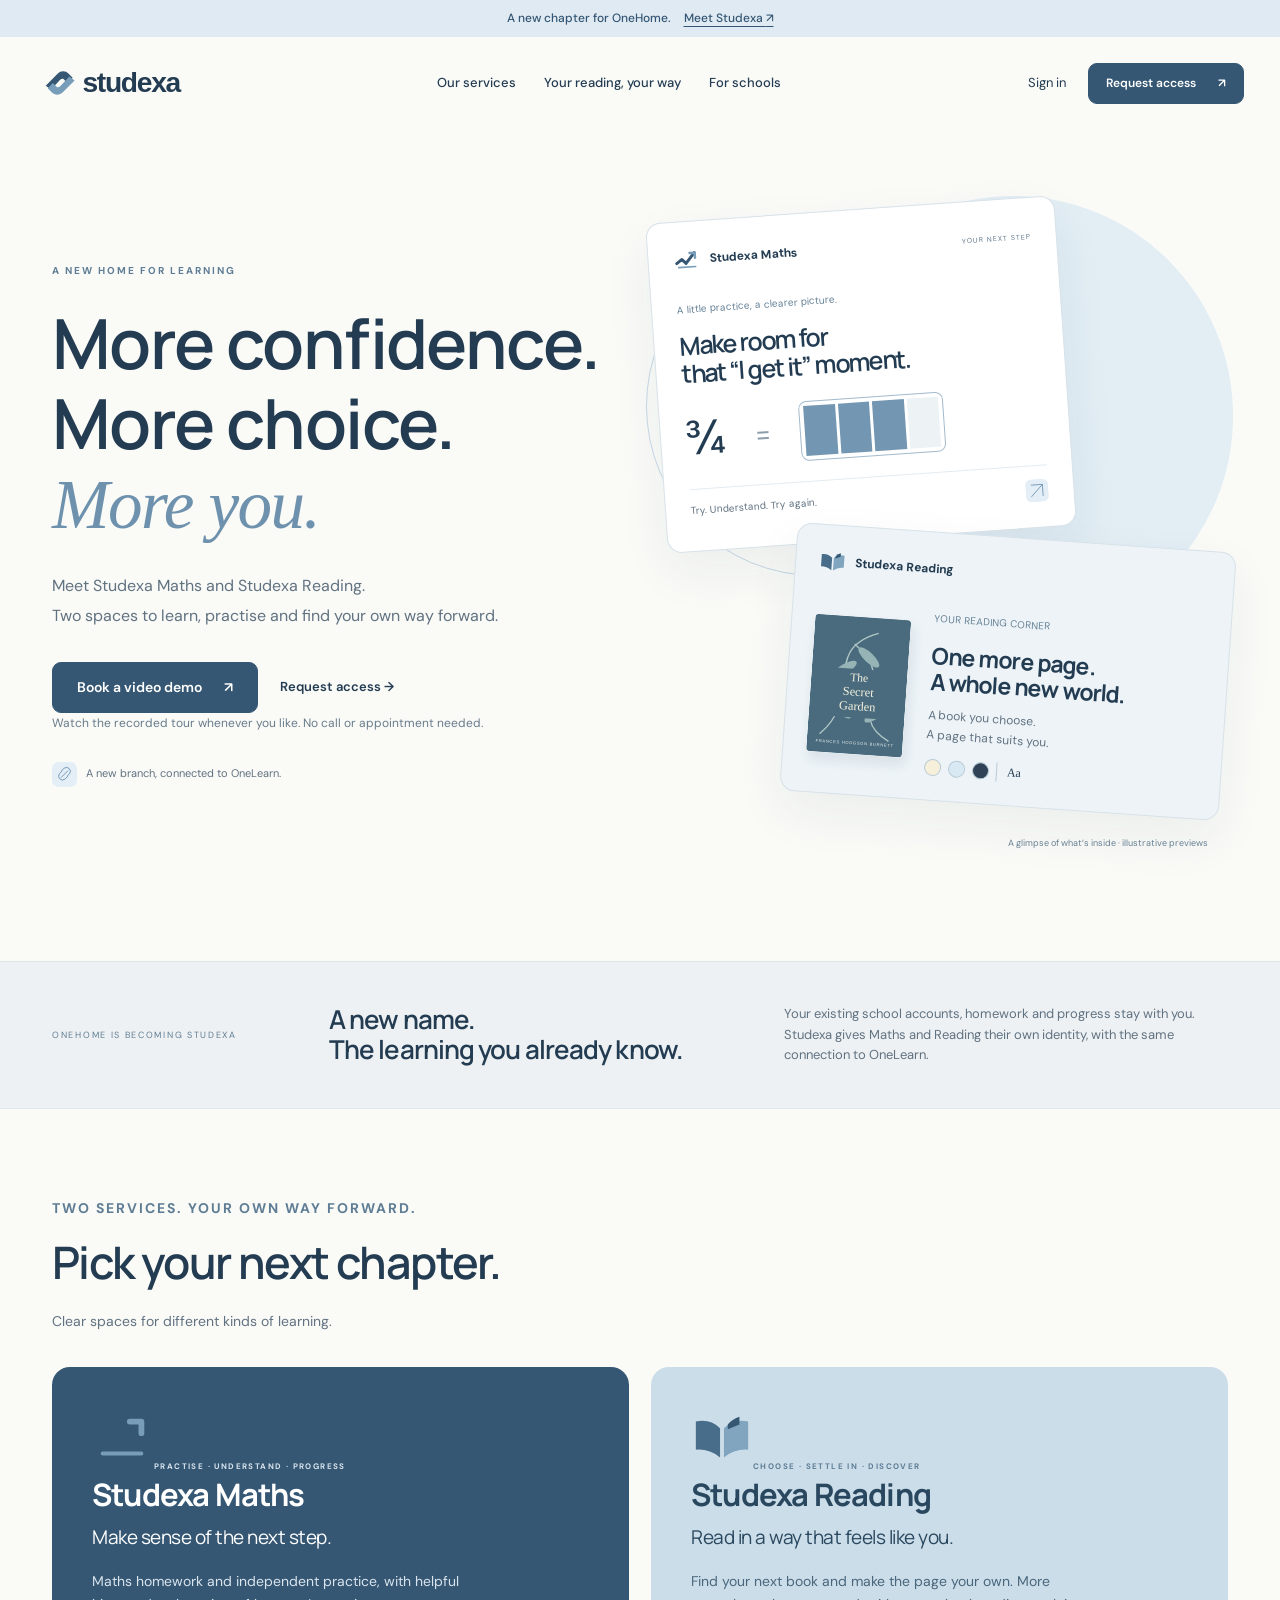
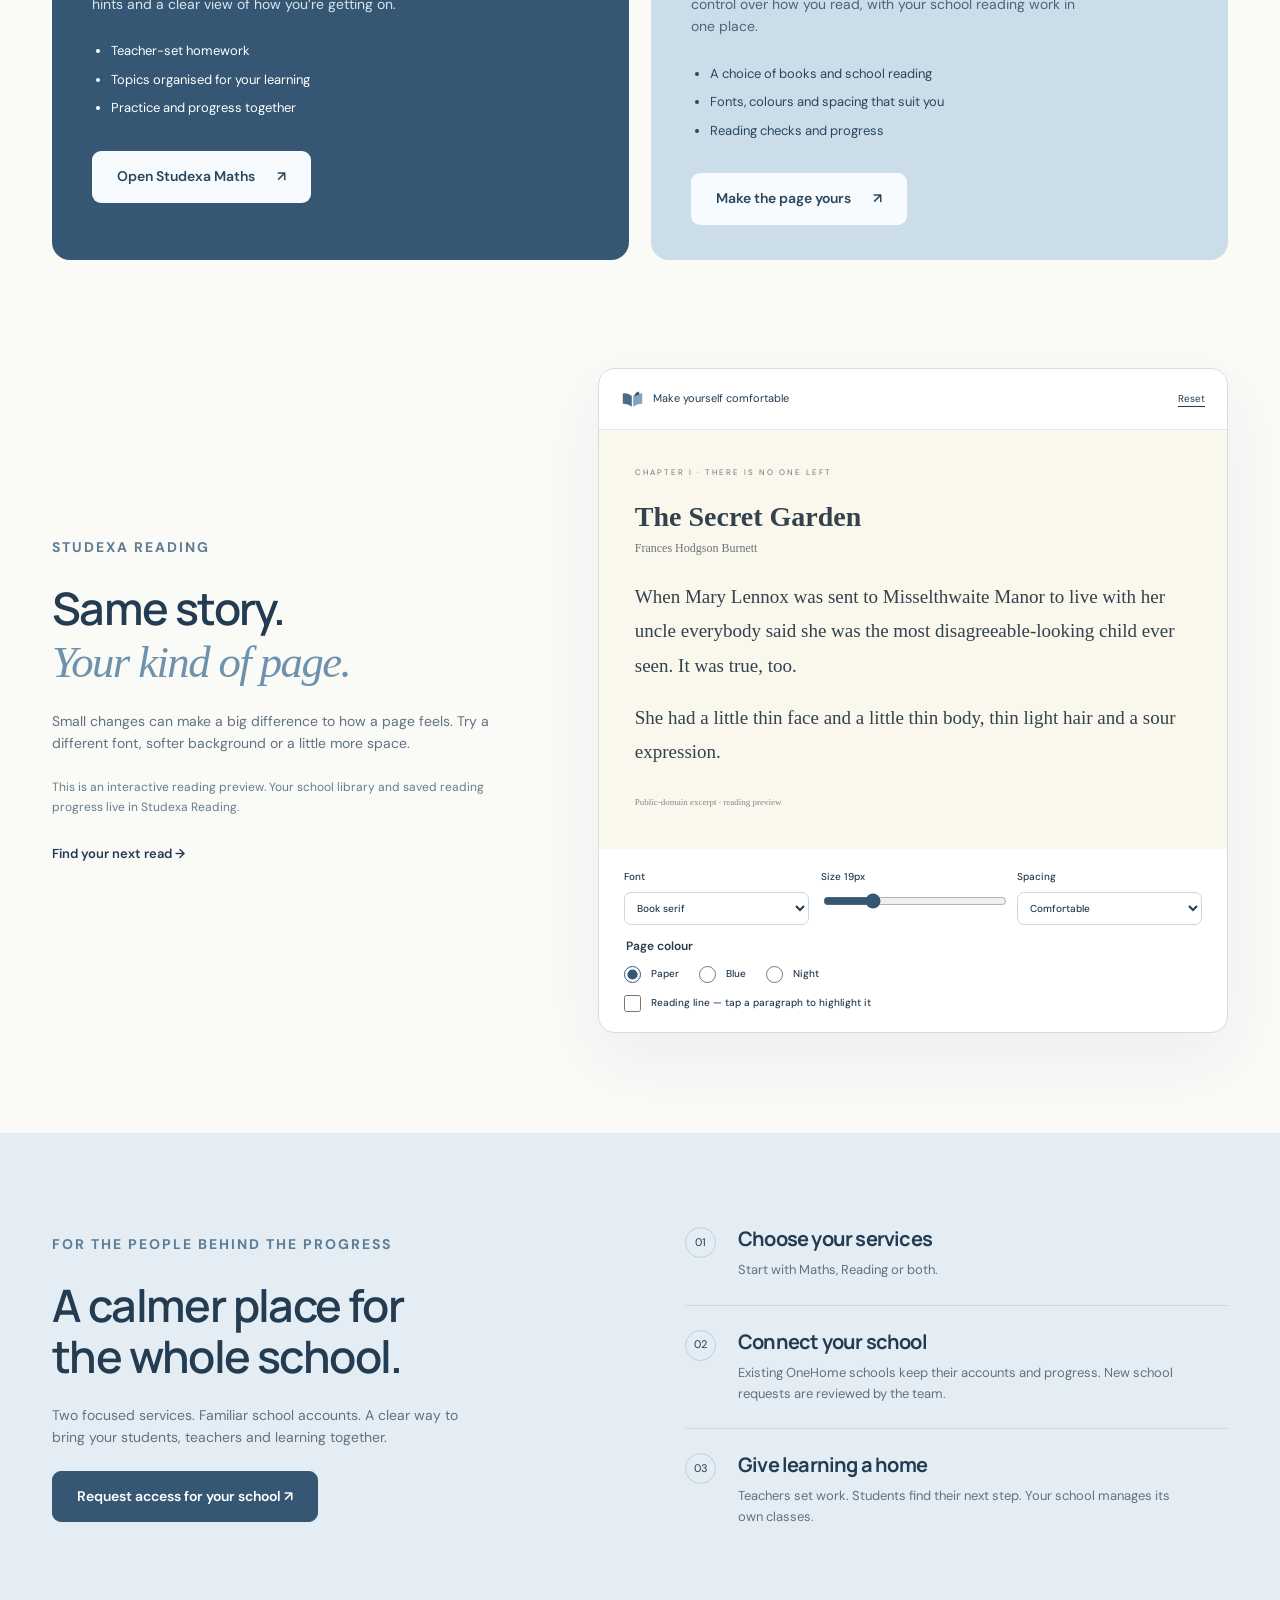
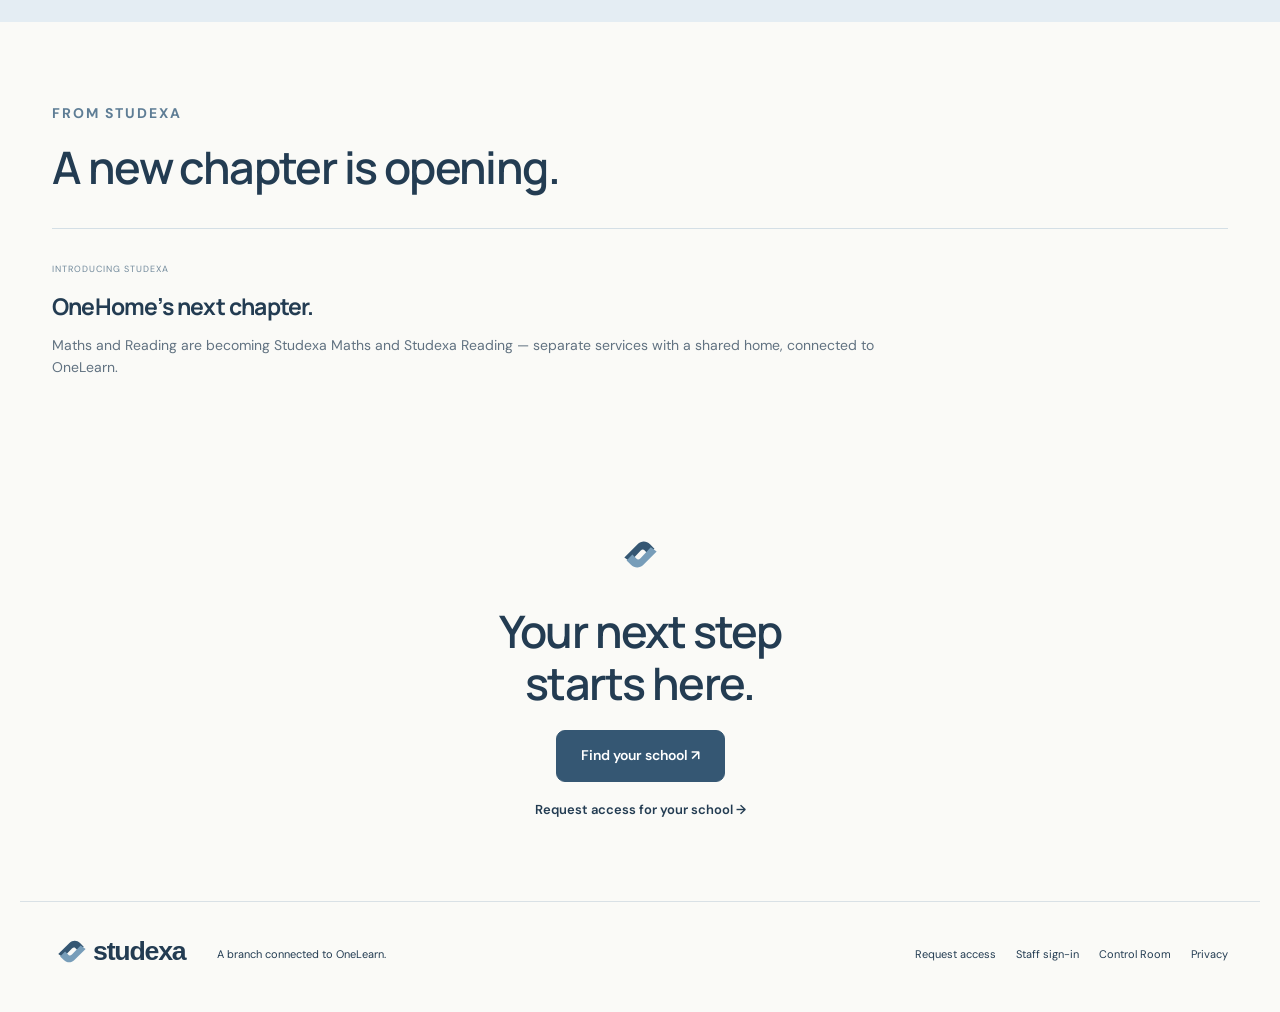
==== index.html @ ff0c2525 "." ====
<!doctype html>
<html lang="en-GB"><head><meta charset="utf-8"><meta name="viewport" content="width=device-width,initial-scale=1"><meta name="description" content="Meet Studexa Maths and Studexa Reading. A new home for your learning, connected to OneLearn."><title>Studexa · A little more possibility</title><link rel="icon" href="studexa-mark.svg"><link rel="stylesheet" href="styles.css?v=1"></head>
<body><a class="skip" href="#main">Skip to content</a><div class="announcement">A new chapter for OneHome. <a href="#our-story">Meet Studexa <span aria-hidden="true">↗</span></a></div>
<header class="header"><a href="index.html" class="brand" aria-label="Studexa home"><img src="studexa-logo.svg" alt="Studexa" width="154" height="42"></a><button id="menu" class="mobile ghost" aria-expanded="false" aria-controls="navigation">Menu</button><nav id="navigation"><a href="#services">Our services</a><a href="#reading">Your reading, your way</a><a href="#schools">For schools</a></nav><div class="header-actions"><a class="signin" href="#signin">Sign in</a><a class="button small" href="#request-access">Request access <span aria-hidden="true">↗</span></a></div></header>
<main id="main">
<section class="hero wrap"><div class="hero-copy"><p class="eyebrow">A NEW HOME FOR LEARNING</p><h1>More confidence.<br>More choice.<br><em>More you.</em></h1><p class="lead">Meet Studexa Maths and Studexa Reading.<br>Two spaces to learn, practise and find your own way forward.</p><div class="actions"><a class="button" href="#video-demo">Book a video demo <span aria-hidden="true">↗</span></a><a class="text-link" href="#request-access">Request access →</a></div><p class="fine">Watch the recorded tour whenever you like. No call or appointment needed.</p><p class="connection"><img src="connected.svg" alt="">A new branch, connected to OneLearn.</p></div>
<div class="hero-scene" aria-label="Illustrative previews of the two Studexa services"><div class="orbit orbit-one"></div><div class="orbit orbit-two"></div><article class="mini maths-mini"><div class="mini-header"><img src="maths.svg" alt=""><b>Studexa Maths</b><span>YOUR NEXT STEP</span></div><span class="mini-tag">A little practice, a clearer picture.</span><h2>Make room for<br>that “I get it” moment.</h2><div class="equation"><span>¾</span><span class="operator">=</span><div class="fraction-art" aria-label="Three of four equal parts shaded"><i></i><i></i><i></i><i></i></div></div><p class="mini-bottom">Try. Understand. Try again.<img src="arrow.svg" alt=""></p></article>
<article class="mini reading-mini"><div class="mini-header"><img src="reading.svg" alt=""><b>Studexa Reading</b></div><div class="reading-mini-content"><img src="book-cover.svg" class="cover" alt="Illustrative cover for The Secret Garden"><div><span class="mini-tag">YOUR READING CORNER</span><h3>One more page.<br>A whole new world.</h3><p>A book you choose.<br>A page that suits you.</p><div class="swatches" aria-hidden="true"><i></i><i></i><i></i><span>Aa</span></div></div></div></article><span class="scene-caption">A glimpse of what’s inside · illustrative previews</span></div></section>
<section class="transition-band" id="our-story"><div class="wrap"><p>ONEHOME IS BECOMING STUDEXA</p><h2>A new name.<br>The learning you already know.</h2><p>Your existing school accounts, homework and progress stay with you. Studexa gives Maths and Reading their own identity, with the same connection to OneLearn.</p></div></section>
<section class="wrap services" id="services"><div class="section-title"><p class="eyebrow">TWO SERVICES. YOUR OWN WAY FORWARD.</p><h2>Pick your next chapter.</h2><p>Clear spaces for different kinds of learning.</p></div><div class="service-pair"><article class="service maths-service"><img class="service-icon" src="maths.svg" alt=""><span class="eyebrow">PRACTISE · UNDERSTAND · PROGRESS</span><h3>Studexa Maths<span>Make sense of the next step.</span></h3><p>Maths homework and independent practice, with helpful hints and a clear view of how you’re getting on.</p><ul><li>Teacher-set homework</li><li>Topics organised for your learning</li><li>Practice and progress together</li></ul><a href="#find-school" data-product="maths" class="button light">Open Studexa Maths <span>↗</span></a></article><article class="service reading-service"><img class="service-icon" src="reading.svg" alt=""><span class="eyebrow">CHOOSE · SETTLE IN · DISCOVER</span><h3>Studexa Reading<span>Read in a way that feels like you.</span></h3><p>Find your next book and make the page your own. More control over how you read, with your school reading work in one place.</p><ul><li>A choice of books and school reading</li><li>Fonts, colours and spacing that suit you</li><li>Reading checks and progress</li></ul><a href="#reading" class="button light">Make the page yours <span>↗</span></a></article></div></section>
<section class="reading-lab wrap" id="reading"><div class="reading-intro"><p class="eyebrow">STUDEXA READING</p><h2>Same story.<br><em>Your kind of page.</em></h2><p>Small changes can make a big difference to how a page feels. Try a different font, softer background or a little more space.</p><p class="fine">This is an interactive reading preview. Your school library and saved reading progress live in Studexa Reading.</p><a href="#find-school" data-product="reading" class="text-link">Find your next read →</a></div><div class="reading-demo"><div class="reader-toolbar"><span><img src="reading.svg" alt=""> Make yourself comfortable</span><button id="reader-reset" class="ghost small">Reset</button></div><article id="reading-page"><p class="chapter">CHAPTER I · THERE IS NO ONE LEFT</p><h3>The Secret Garden</h3><p class="author">Frances Hodgson Burnett</p><div id="excerpt"><p>When Mary Lennox was sent to Misselthwaite Manor to live with her uncle everybody said she was the most disagreeable-looking child ever seen. It was true, too.</p><p>She had a little thin face and a little thin body, thin light hair and a sour expression.</p></div><small>Public-domain excerpt · reading preview</small></article><form id="reader-options"><label>Font<select name="font"><option value="Georgia,serif">Book serif</option><option value="Arial,sans-serif">Clear sans serif</option><option value="Verdana,sans-serif">Verdana</option></select></label><label>Size <output id="size-value">19px</output><input name="size" type="range" min="16" max="28" value="19"></label><label>Spacing<select name="spacing"><option value="1.8">Comfortable</option><option value="2.2">More space</option><option value="2.6">Extra space</option></select></label><fieldset><legend>Page colour</legend><label><input type="radio" name="colour" value="paper" checked>Paper</label><label><input type="radio" name="colour" value="blue">Blue</label><label><input type="radio" name="colour" value="night">Night</label></fieldset><label class="check"><input name="guide" type="checkbox">Reading line — tap a paragraph to highlight it</label></form></div></section>
<section class="school-section" id="schools"><div class="wrap school-grid"><div><p class="eyebrow">FOR THE PEOPLE BEHIND THE PROGRESS</p><h2>A calmer place for<br>the whole school.</h2><p>Two focused services. Familiar school accounts. A clear way to bring your students, teachers and learning together.</p><a href="#request-access" class="button">Request access for your school ↗</a></div><ol class="school-steps"><li><span>01</span><div><h3>Choose your services</h3><p>Start with Maths, Reading or both.</p></div></li><li><span>02</span><div><h3>Connect your school</h3><p>Existing OneHome schools keep their accounts and progress. New school requests are reviewed by the team.</p></div></li><li><span>03</span><div><h3>Give learning a home</h3><p>Teachers set work. Students find their next step. Your school manages its own classes.</p></div></li></ol></div></section>
<section class="wrap updates"><div class="section-title"><p class="eyebrow">FROM STUDEXA</p><h2>A new chapter is opening.</h2></div><div id="news"><article class="launch-note"><span>INTRODUCING STUDEXA</span><h3>OneHome’s next chapter.</h3><p>Maths and Reading are becoming Studexa Maths and Studexa Reading — separate services with a shared home, connected to OneLearn.</p></article></div></section>
<section class="last-call wrap"><img src="studexa-mark.svg" alt=""><h2>Your next step<br>starts here.</h2><a href="#find-school" class="button">Find your school ↗</a><a href="#request-access" class="text-link">Request access for your school →</a></section>
</main><footer class="wrap footer"><a href="index.html"><img src="studexa-logo.svg" alt="Studexa" width="140"></a><span>A branch connected to <a id="onelearn-link" href="https://onelearnsystem.github.io/OneLearn/">OneLearn</a>.</span><nav><a href="#request-access">Request access</a><a href="#signin">Staff sign-in</a><a href="control-room.html">Control Room</a><a href="#privacy">Privacy</a></nav></footer>
<dialog id="panel" aria-labelledby="panel-title"><button id="close-panel" class="close ghost" aria-label="Close dialog">×</button><div id="panel-content"></div></dialog><div id="toast" role="status" aria-live="polite"></div><script src="config.js"></script><script type="module" src="app.mjs?v=2"></script></body></html>
---- styles.css ----
@import url('https://fonts.googleapis.com/css2?family=DM+Sans:wght@400;500;600;700&family=Manrope:wght@400;500;600;700;800&display=swap');
:root{--navy:#233c52;--blue:#355773;--pale:#dce9f2;--muted:#617281;--line:#dce3e8;--paper:#fafaf7;--font:'DM Sans',Arial,sans-serif;color-scheme:light}*{box-sizing:border-box}html{scroll-behavior:smooth;scroll-padding-top:30px}body{margin:0;background:var(--paper);color:var(--navy);font-family:var(--font);font-size:16px;line-height:1.6}h1,h2,h3{font-family:Manrope,Arial,sans-serif;line-height:1.15;letter-spacing:-1.6px;margin:0 0 22px}h1{font-size:clamp(43px,5.4vw,76px);font-weight:600}h2{font-size:clamp(33px,3.5vw,49px);font-weight:600}h3{font-size:25px;letter-spacing:-.8px}p{margin:0 0 22px;color:var(--muted)}a{color:inherit}button,input,textarea,select{font:inherit}button,a{-webkit-tap-highlight-color:transparent}button{cursor:pointer}.wrap{max-width:1240px;margin:auto;padding:0 32px}.announcement{padding:9px 20px;text-align:center;background:#dfeaf2;font-size:12px;font-weight:500;color:#345674}.announcement a{margin-left:10px;text-underline-offset:4px}.header{max-width:1370px;margin:auto;display:flex;align-items:center;gap:44px;padding:25px 36px}.brand{display:flex;flex-shrink:0}.brand img{display:block}nav{display:flex;gap:28px;align-items:center}.header nav{flex:1;justify-content:center;font-size:13px;font-weight:500}.header a{text-decoration:none}.header-actions{display:flex;gap:22px;align-items:center;font-size:13px}.button{display:inline-flex;align-items:center;justify-content:center;gap:22px;background:var(--blue);border:1px solid var(--blue);color:white;text-decoration:none;padding:15px 24px;border-radius:9px;line-height:1.4;font-size:14px;font-weight:600}.button:hover{background:#28475f}.button.small{padding:11px 17px;font-size:12px}.button.secondary{background:white;color:var(--navy);border-color:#c9d8e2}.button.light{background:#f8fbfd;color:#28465d;border-color:transparent}.button:disabled{opacity:.6;cursor:wait}.actions{display:flex;align-items:center;gap:22px;flex-wrap:wrap}.text-link{font-size:13px;text-decoration:none;font-weight:600}.text-link:hover{text-decoration:underline}.ghost{background:transparent;border:0;color:var(--navy);padding:8px 0;text-decoration:underline;text-underline-offset:4px;font-size:13px}.eyebrow{font-size:10px;font-weight:700;letter-spacing:2px;color:#5e7d95;margin-bottom:24px}.hero{display:grid;grid-template-columns:1fr 1fr;align-items:center;gap:32px;padding-top:62px;padding-bottom:80px;min-height:680px}.hero h1 em,.reading-intro em{font-family:Georgia,serif;font-weight:400;color:#6e92ad}.hero .lead{font-size:16px;line-height:1.9;margin:26px 0 30px}.connection{display:flex;align-items:center;gap:9px;margin-top:28px;font-size:11px}.connection img{width:25px}.hero-scene{position:relative;min-height:530px}.orbit{position:absolute;border-radius:50%;z-index:-1}.orbit-one{width:440px;height:440px;background:#e2edf4;right:-5px;top:5px}.orbit-two{width:340px;height:340px;border:1px solid #c6d8e6;left:-10px;top:45px}.mini{background:white;border:1px solid #d7e2e9;border-radius:15px;box-shadow:0 20px 50px #25496310;position:relative}.maths-mini{max-width:410px;padding:25px;transform:rotate(-4deg);margin:18px 28px 0 0}.mini-header{display:flex;align-items:center;gap:9px;font-size:12px;margin-bottom:21px}.mini-header img{width:27px}.mini-header span{margin-left:auto;font-size:7px;letter-spacing:1px;color:#61798e}.mini-tag{font-size:10px;color:#668297}.mini h2{font-size:25px;margin:11px 0}.equation{display:flex;gap:30px;align-items:center;margin:20px 0;font-size:48px;line-height:1}.operator{font-size:28px;color:#8c9eaa}.fraction-art{display:grid;grid-template-columns:repeat(4,1fr);height:60px;width:145px;border:1px solid #a2bacc;border-radius:8px;overflow:hidden;gap:3px;padding:4px}.fraction-art i{background:#7397b3}.fraction-art i:last-child{background:#edf2f5}.mini-bottom{display:flex;justify-content:space-between;border-top:1px solid #e4ebf0;padding-top:13px;margin:0;font-size:10px}.mini-bottom img{width:23px}.reading-mini{width:440px;margin:-3px 0 0 auto;padding:23px;background:#edf3f7;transform:rotate(4deg)}.reading-mini-content{display:flex;gap:23px;align-items:center}.reading-mini h3{font-size:23px;margin:12px 0}.reading-mini p{font-size:12px;margin:0 0 13px}.cover{width:96px;height:138px;border-radius:4px;box-shadow:3px 7px 12px #294a641a}.swatches{display:flex;gap:7px;align-items:center}.swatches i{width:17px;height:17px;background:#f6efd9;border:1px solid #b8cbd6;border-radius:50%}.swatches i:nth-child(2){background:#d9e9f4}.swatches i:nth-child(3){background:#304356}.swatches span{font-family:Georgia;font-size:12px;border-left:1px solid #b6cbd9;padding-left:10px}.scene-caption{display:block;text-align:right;font-size:9px;color:#698295;margin:30px 20px}.transition-band{background:#edf1f3;border-top:1px solid #e0e7eb;border-bottom:1px solid #e0e7eb;padding:42px 0}.transition-band .wrap{display:grid;grid-template-columns:.8fr 1.4fr 1.5fr;align-items:center;gap:40px}.transition-band h2{font-size:26px;letter-spacing:-.9px;margin:0}.transition-band p{font-size:13px;margin:0}.transition-band p:first-child{font-size:9px;letter-spacing:1.7px;color:#617e94}.services{padding-top:88px;padding-bottom:88px}.section-title{margin-bottom:35px}.section-title .eyebrow{margin-bottom:17px}.section-title p{font-size:14px}.service-pair{display:grid;grid-template-columns:1fr 1fr;gap:22px}.service{padding:40px 40px 35px;border-radius:18px;position:relative}.maths-service{background:#355773;color:white}.reading-service{background:#cbdde9;color:#29475e}.service .eyebrow{margin-top:25px;font-size:8px;letter-spacing:1.4px}.maths-service .eyebrow,.maths-service p{color:#d9e4ed}.reading-service p{color:#49667c}.service h3{font-size:31px}.service h3 span{display:block;margin-top:14px;font-size:19px;font-weight:400;letter-spacing:-.5px}.service p{font-size:14px;max-width:390px}.service ul{padding-left:19px;font-size:13px;line-height:2.2;margin-bottom:28px}.service-icon{width:62px;height:62px}.reading-lab{display:grid;grid-template-columns:.85fr 1.15fr;gap:80px;padding-top:20px;padding-bottom:100px;align-items:center}.reading-intro p{font-size:14px}.fine{font-size:12px!important;line-height:1.7;color:#687c8b}.reading-demo{background:white;border:1px solid #d2dee7;border-radius:17px;overflow:hidden;box-shadow:0 25px 70px #2e526510}.reader-toolbar{display:flex;justify-content:space-between;align-items:center;gap:12px;padding:14px 22px;border-bottom:1px solid #e1e8ec;font-size:11px}.reader-toolbar span{display:flex;align-items:center;gap:9px}.reader-toolbar img{width:23px}.reader-toolbar .ghost{font-size:10px}#reading-page{--reading-size:19px;--reading-spacing:1.8;background:#faf7ed;color:#33424c;padding:36px;transition:background .15s}#reading-page[data-colour=blue]{background:#e4eef5;color:#233c52}#reading-page[data-colour=night]{background:#253c4d;color:#e7eef4}#reading-page p,#reading-page small,#reading-page h3{color:inherit;font-family:inherit}#reading-page h3{font-size:28px;letter-spacing:0;margin-bottom:6px}#reading-page .author{font-size:12px;opacity:.7}#reading-page .chapter{font-family:var(--font);font-size:8px;letter-spacing:2px;opacity:.7}#excerpt p{font-size:var(--reading-size);line-height:var(--reading-spacing);transition:opacity .15s;margin-bottom:18px}#reading-page small{font-size:9px;opacity:.6}.with-guide #excerpt p{opacity:.28;cursor:pointer}.with-guide #excerpt p.current,.with-guide #excerpt p:focus{opacity:1}#reader-options{padding:20px 25px;display:grid;grid-template-columns:1fr 1fr 1fr;gap:12px}label{display:block;font-size:12px;font-weight:500;margin-bottom:17px}input,select,textarea{width:100%;padding:11px 13px;border-radius:7px;border:1px solid #cad7df;background:#fff;color:var(--navy);margin-top:7px;min-width:0}input[type=checkbox],input[type=radio]{width:17px;height:17px;accent-color:#355773;flex-shrink:0;margin:0}input[type=range]{padding:0;accent-color:#355773}fieldset{border:0;padding:0;margin:14px 0}legend{font-size:12px;font-weight:600;margin-bottom:10px}.check,fieldset label{display:flex;gap:10px;align-items:flex-start}.product-checks{display:flex;gap:20px;flex-wrap:wrap}#reader-options label{font-size:10px;margin-bottom:0}#reader-options select{font-size:10px;padding:8px}#reader-options fieldset{grid-column:1/-1;display:flex;gap:20px;margin:0}#reader-options .check{grid-column:1/-1}.school-section{background:#e4edf3;padding:70px 0}.school-grid{display:grid;grid-template-columns:1fr 1fr;gap:90px;align-items:center}.school-grid p{font-size:14px;max-width:440px}.school-steps{list-style:none;margin:0;padding:0}.school-steps li{display:flex;gap:22px;padding:24px 0;border-bottom:1px solid #cbdbe6}.school-steps li:last-child{border:0}.school-steps span{font-size:11px;border:1px solid #bdcfdd;border-radius:50%;width:31px;height:31px;display:grid;place-items:center;flex-shrink:0}.school-steps h3{font-size:20px;margin-bottom:10px}.school-steps p{font-size:13px;margin:0}.updates{padding-top:80px;padding-bottom:60px}.launch-note{padding:25px 0;border-top:1px solid #d4dfe6}.launch-note>span{font-size:9px;letter-spacing:1px;color:#71899b}.launch-note h3{margin:14px 0;font-size:23px}.launch-note p{font-size:14px;max-width:860px}.last-call{text-align:center;padding:45px 30px 80px}.last-call>img{width:47px;margin-bottom:20px}.last-call .text-link{display:block;margin-top:18px}.footer{border-top:1px solid #d9e1e6;display:flex;align-items:center;gap:25px;padding-top:30px;padding-bottom:35px;font-size:11px}.footer span{flex:1}.footer nav{gap:20px}.footer a{text-decoration:none}dialog{border:1px solid #d7e1e9;border-radius:20px;max-width:600px;width:calc(100% - 32px);max-height:90dvh;overflow:auto;padding:38px;color:var(--navy);background:var(--paper);box-shadow:0 30px 100px #152d4f40}dialog::backdrop{background:#152c4399;backdrop-filter:blur(3px)}dialog h2{font-size:31px}dialog p{font-size:13px}dialog .eyebrow{margin-top:10px}.close{position:absolute;right:18px;top:8px;font-size:29px;text-decoration:none}.form-grid{display:grid;grid-template-columns:1fr 1fr;gap:15px}#form-status{color:#a43d35;font-weight:500;min-height:0}.auth-links{display:flex;flex-wrap:wrap;gap:20px;margin-top:17px}.account-schools article{padding:20px 0;border-bottom:1px solid #d9e1e7}.account-schools h3{font-size:21px}.account-schools{margin:20px 0}details{margin:20px 0}summary{cursor:pointer;font-weight:600;font-size:13px;margin:15px 0}.success-art{width:60px;margin-bottom:25px}.preserve-lines{white-space:pre-wrap;overflow-wrap:anywhere}#toast{position:fixed;bottom:25px;left:50%;transform:translateX(-50%);background:#233c52;color:white;border-radius:9px;padding:13px 22px;z-index:100;max-width:90vw;font-size:13px;opacity:0;pointer-events:none}#toast.show{opacity:1}.demo-banner{text-align:center;font-size:11px;background:#f3e9cc;padding:6px;color:#645737}.skip{position:absolute;top:-100px;left:10px;background:white;padding:12px;z-index:200}.skip:focus{top:10px}:focus-visible{outline:3px solid #6a93b3;outline-offset:4px}.mobile{display:none}.control-header{display:flex;gap:30px;align-items:center;padding:23px 40px;background:white;border-bottom:1px solid var(--line)}.control-header>span{font-size:9px;letter-spacing:2px;flex:1}.control-wrap{max-width:1400px;margin:0 auto;padding:40px 30px}.control-layout{display:grid;grid-template-columns:220px minmax(0,1fr);gap:40px}.control-nav{position:sticky;top:25px;align-self:start}.control-nav button{display:flex;align-items:center;gap:11px;border:0;background:transparent;border-radius:9px;width:100%;padding:13px;text-align:left;color:#577186;font-size:13px;margin-bottom:5px}.control-nav button.active{background:#dfeaf2;color:#234862;font-weight:700}.control-nav button img{width:28px}.control-nav button span{margin-left:auto;font-size:11px}.control-nav .fine{margin:35px 12px 10px}.control-content h1{font-size:36px}.control-content .section-title{margin-bottom:27px}.control-content p{font-size:13px}.control-card{background:white;border:1px solid #dce4e9;border-radius:14px;padding:28px;margin-bottom:22px}.control-card h2{font-size:25px;letter-spacing:-.7px}.metrics{display:grid;grid-template-columns:repeat(3,1fr);gap:17px;margin-bottom:25px}.metrics article{background:#e4eef5;border:1px solid #d8e4ed;border-radius:13px;padding:22px;display:grid;grid-template-columns:1fr 1fr}.metrics img{width:42px}.metrics strong{font-size:38px;justify-self:end;font-weight:500}.metrics span{grid-column:1/-1;font-size:12px;margin-top:15px}.service-summary{display:grid;grid-template-columns:1fr 1fr;gap:30px}.service-summary img{width:45px}.service-summary h3{font-size:20px;margin:12px 0}.gate{max-width:650px;margin:65px auto;text-align:center}.gate img{width:70px;margin-bottom:28px}.gate h1{font-size:42px}.gate p{font-size:15px}.gate .fine{margin-top:25px}.request-top{display:flex;gap:20px;justify-content:space-between}.request-top small{font-size:11px}.pill{font-size:8px;letter-spacing:1px;color:#4b7290;background:#e8f0f6;border-radius:20px;padding:6px 10px;display:inline-block;margin-bottom:12px}.danger{color:#a13c3c}.table-scroll{overflow:auto}table{width:100%;border-collapse:collapse;font-size:12px;text-align:left}th{background:#f0f4f7;font-size:10px;letter-spacing:.5px;padding:13px}td{padding:16px 13px;border-bottom:1px solid #e5ebef;vertical-align:top}.update-row{display:flex;align-items:flex-start;justify-content:space-between;gap:20px;padding:20px 0;border-top:1px solid #e0e7eb}.update-row .button{flex-shrink:0}.invitation{background:#eaf3f6}.control-card form{max-width:700px}
@media(max-width:1050px){.header{gap:20px;padding:22px}.header nav{gap:15px}.hero{gap:20px}.reading-mini{width:365px}.reading-mini h3{font-size:20px}.maths-mini{margin-right:10px}.reading-lab{gap:40px}.footer{flex-wrap:wrap}.footer nav{width:100%}.hero .actions{gap:15px}.orbit-one{width:350px;height:350px}.transition-band .wrap{gap:25px}}
@media(max-width:760px){.wrap{padding-left:23px;padding-right:23px}.header{flex-wrap:wrap;padding:20px;gap:16px}.header .brand img{width:128px}.mobile{display:block;margin-left:auto}.header-actions{gap:13px}.header-actions .signin{display:none}.header nav{display:none;order:5;width:100%;flex-basis:100%;flex-wrap:wrap;justify-content:flex-start}.header nav.open{display:flex}.hero{grid-template-columns:1fr;padding-top:30px;padding-bottom:35px;gap:20px;overflow:hidden}.hero h1{font-size:55px}.hero .lead{font-size:14px}.hero-scene{min-height:480px;max-width:470px;width:100%;margin:auto;padding:15px 10px}.maths-mini{max-width:330px;padding:22px;margin-right:20px}.reading-mini{width:min(340px,100%);padding:20px}.mini-header span{display:none}.mini h2{font-size:24px}.reading-mini-content{gap:15px}.cover{width:78px;height:112px}.reading-mini h3{font-size:20px}.orbit-one{right:0;top:35px;width:310px;height:310px}.orbit-two{width:280px;height:280px;top:50px;left:5px}.transition-band{padding:32px 0}.transition-band .wrap{grid-template-columns:1fr;gap:20px}.transition-band h2{font-size:30px}.service-pair,.reading-lab,.school-grid{grid-template-columns:1fr}.services{padding-top:55px;padding-bottom:55px}.service{padding:28px}.reading-lab{padding-bottom:55px;gap:26px}#reading-page{padding:27px}#reader-options{padding:18px;grid-template-columns:1fr 1fr}#reader-options label:nth-child(3){grid-column:1/-1}.school-section{padding:45px 0}.school-grid{gap:20px}.updates{padding-top:50px}.last-call{padding-bottom:50px}.footer{gap:17px}.footer span{flex-basis:100%;order:2}.footer nav{flex-wrap:wrap;gap:13px}.form-grid{grid-template-columns:1fr;gap:0}dialog{padding:30px 23px}.control-header{padding:20px;gap:12px;flex-wrap:wrap}.control-header .brand img{width:122px}.control-header .actions{gap:12px}.control-header>span{font-size:8px}.control-wrap{padding:25px 17px}.control-layout{grid-template-columns:1fr;gap:25px}.control-nav{position:static;display:flex;flex-wrap:wrap;gap:5px}.control-nav .eyebrow,.control-nav .fine{display:none}.control-nav button{width:auto;font-size:11px;padding:9px}.control-nav button img{width:23px}.control-content h1{font-size:30px}.metrics{gap:9px}.metrics article{padding:13px;display:block}.metrics strong{display:block;font-size:30px}.metrics span{display:block;font-size:10px}.metrics img{width:30px}.control-card{padding:22px}.service-summary{gap:20px}.request-top{flex-wrap:wrap;gap:0}.request-top h2{font-size:23px}.update-row{flex-wrap:wrap}.gate{margin:25px auto}.gate h1{font-size:35px}.announcement{font-size:10px}}
@media(prefers-reduced-motion:reduce){html{scroll-behavior:auto}*{transition:none!important}}
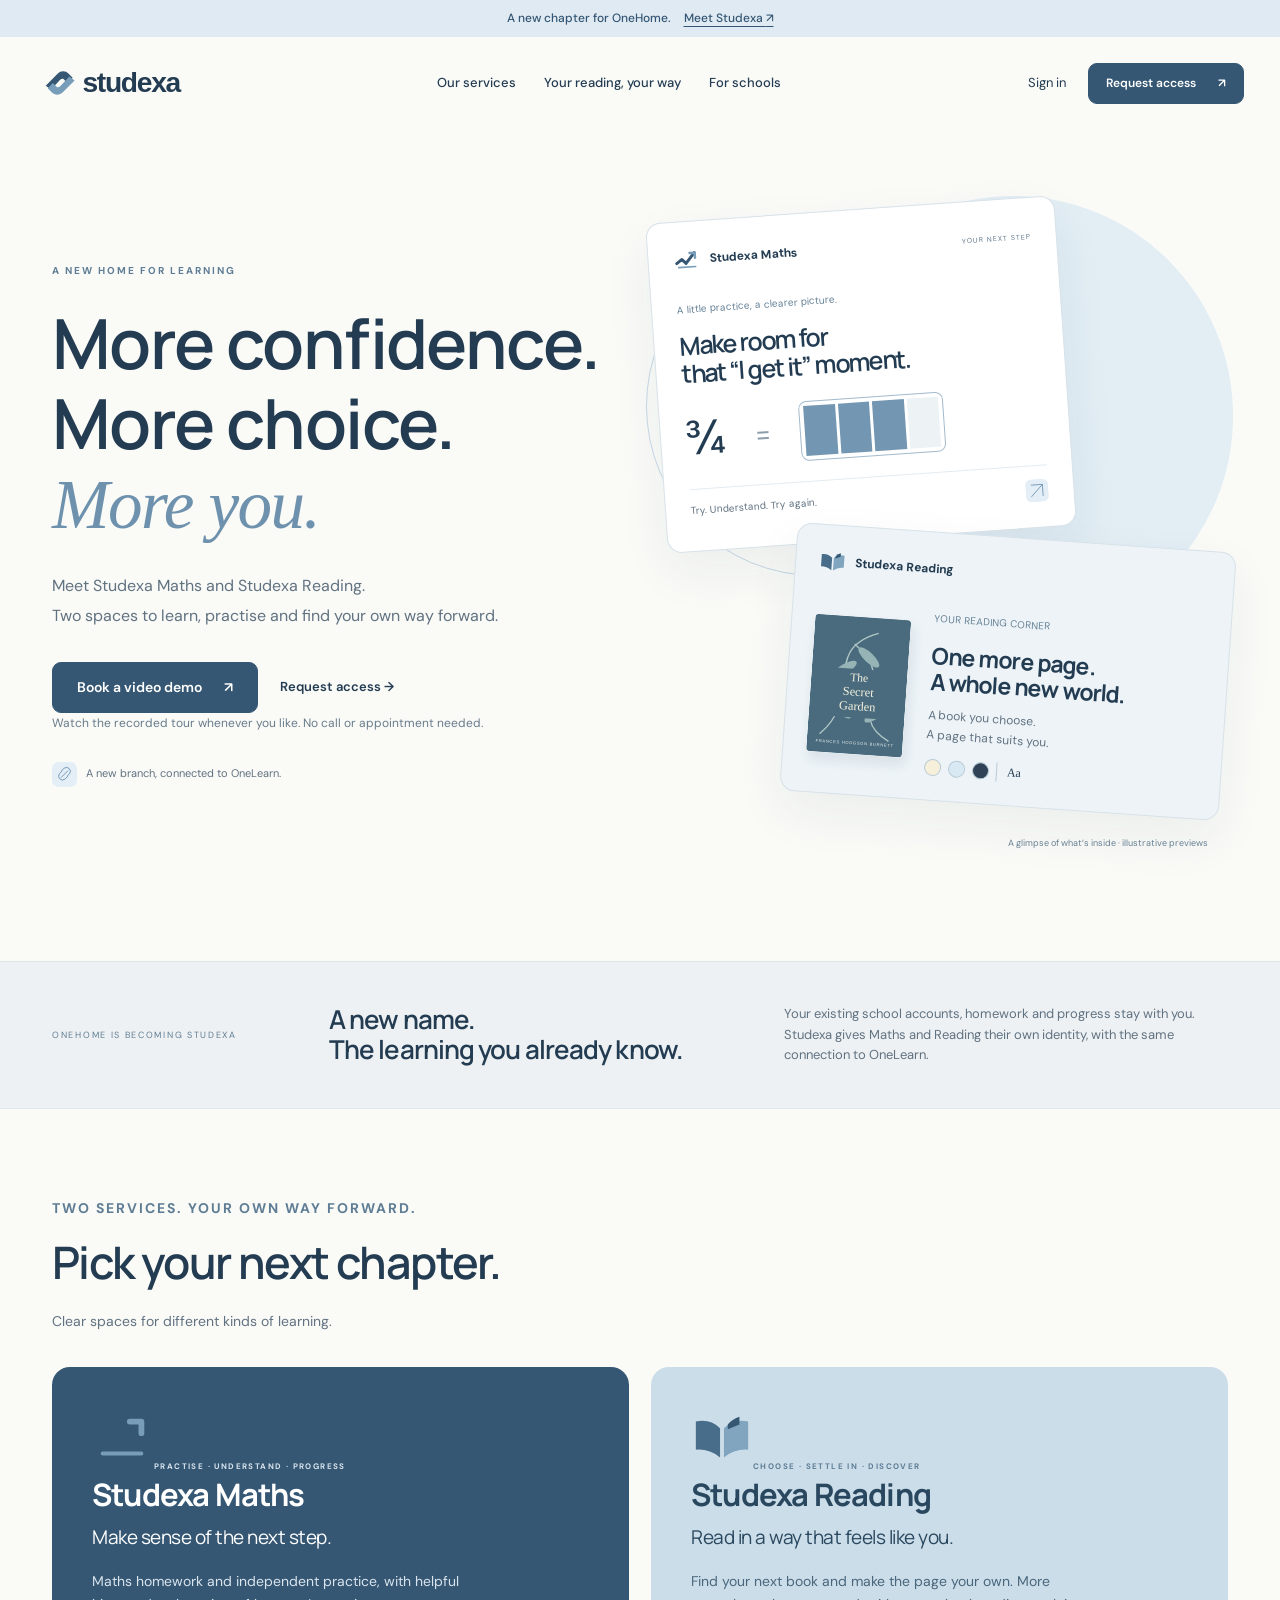
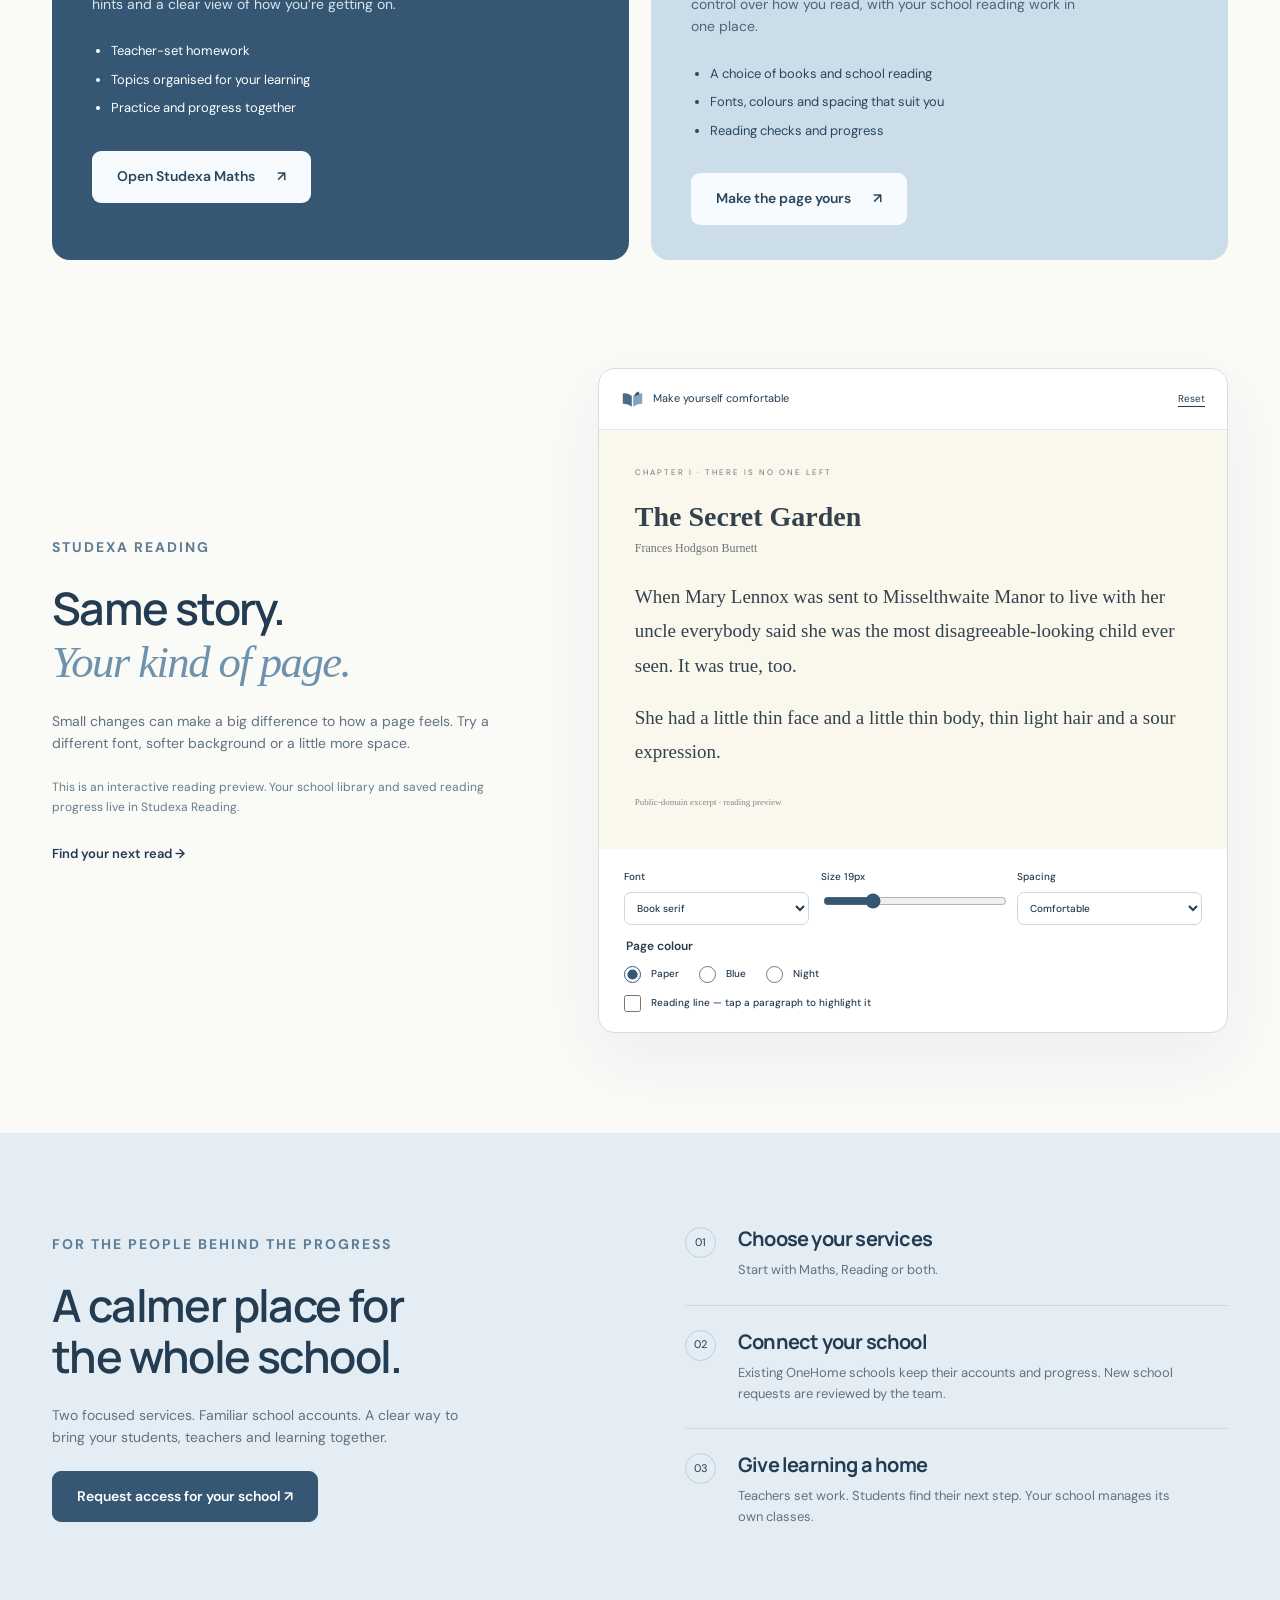
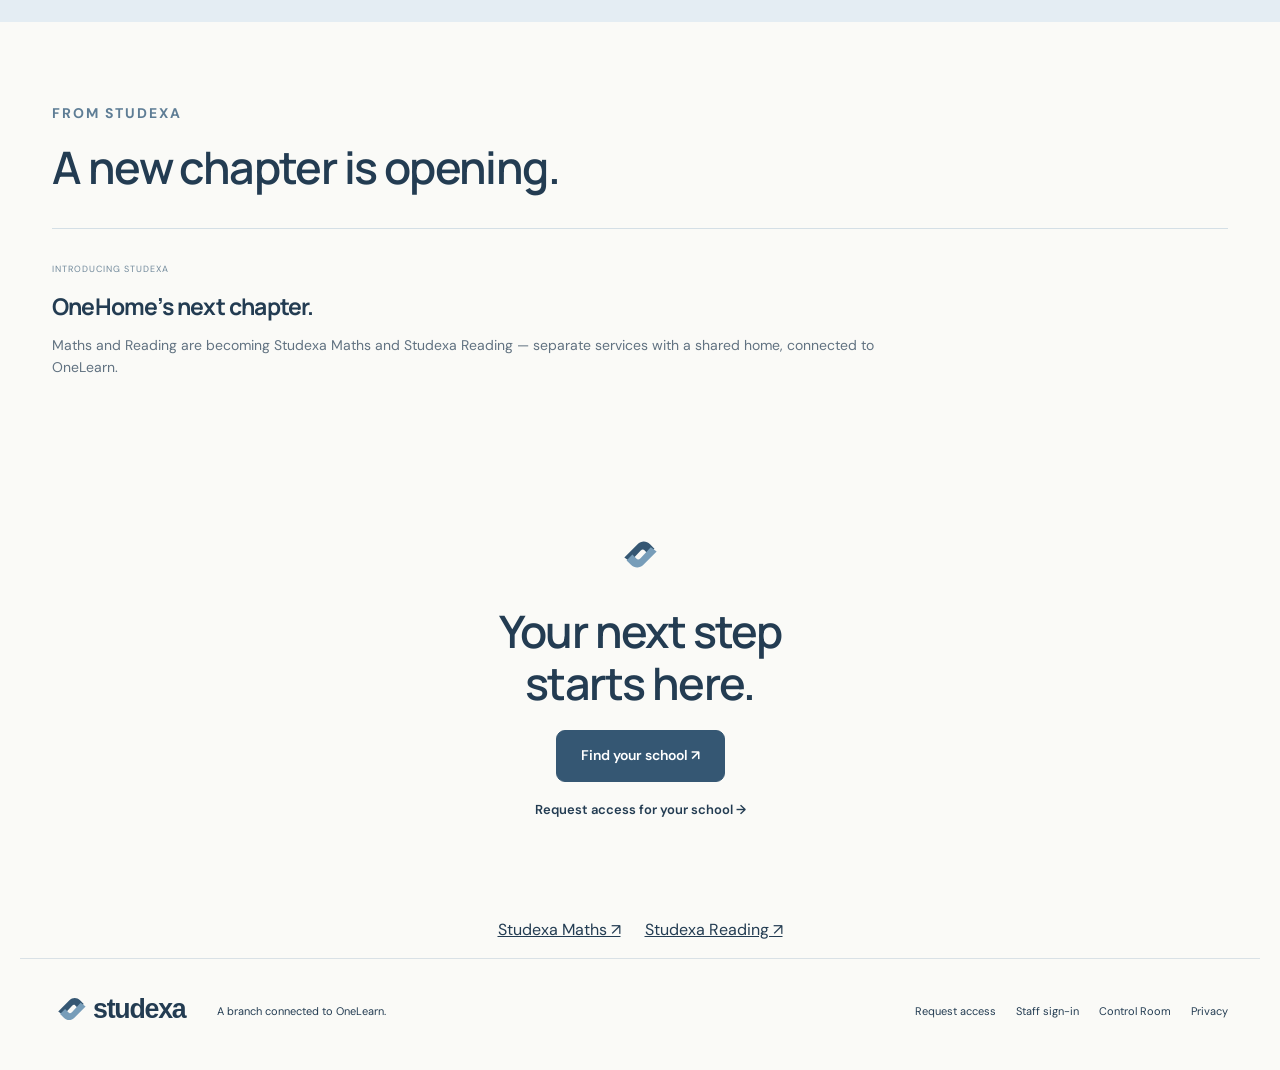
==== commit 38b3fd17: ".." ====
--- a/index.html
+++ b/index.html
@@ -12,5 +12,5 @@
 <section class="school-section" id="schools"><div class="wrap school-grid"><div><p class="eyebrow">FOR THE PEOPLE BEHIND THE PROGRESS</p><h2>A calmer place for<br>the whole school.</h2><p>Two focused services. Familiar school accounts. A clear way to bring your students, teachers and learning together.</p><a href="#request-access" class="button">Request access for your school ↗</a></div><ol class="school-steps"><li><span>01</span><div><h3>Choose your services</h3><p>Start with Maths, Reading or both.</p></div></li><li><span>02</span><div><h3>Connect your school</h3><p>Existing OneHome schools keep their accounts and progress. New school requests are reviewed by the team.</p></div></li><li><span>03</span><div><h3>Give learning a home</h3><p>Teachers set work. Students find their next step. Your school manages its own classes.</p></div></li></ol></div></section>
 <section class="wrap updates"><div class="section-title"><p class="eyebrow">FROM STUDEXA</p><h2>A new chapter is opening.</h2></div><div id="news"><article class="launch-note"><span>INTRODUCING STUDEXA</span><h3>OneHome’s next chapter.</h3><p>Maths and Reading are becoming Studexa Maths and Studexa Reading — separate services with a shared home, connected to OneLearn.</p></article></div></section>
 <section class="last-call wrap"><img src="studexa-mark.svg" alt=""><h2>Your next step<br>starts here.</h2><a href="#find-school" class="button">Find your school ↗</a><a href="#request-access" class="text-link">Request access for your school →</a></section>
-</main><footer class="wrap footer"><a href="index.html"><img src="studexa-logo.svg" alt="Studexa" width="140"></a><span>A branch connected to <a id="onelearn-link" href="https://onelearnsystem.github.io/OneLearn/">OneLearn</a>.</span><nav><a href="#request-access">Request access</a><a href="#signin">Staff sign-in</a><a href="control-room.html">Control Room</a><a href="#privacy">Privacy</a></nav></footer>
-<dialog id="panel" aria-labelledby="panel-title"><button id="close-panel" class="close ghost" aria-label="Close dialog">×</button><div id="panel-content"></div></dialog><div id="toast" role="status" aria-live="polite"></div><script src="config.js"></script><script type="module" src="app.mjs?v=2"></script></body></html>
+</main><nav aria-label="Studexa learning websites" style="display:flex;flex-wrap:wrap;justify-content:center;gap:1.5rem;padding:1rem"><a data-sx-service href="https://studexa-learning.github.io/Studexa-Maths/">Studexa Maths ↗</a><a data-sx-service href="https://studexa-learning.github.io/Studexa-Reading/">Studexa Reading ↗</a></nav><footer class="wrap footer"><a href="index.html"><img src="studexa-logo.svg" alt="Studexa" width="140"></a><span>A branch connected to <a id="onelearn-link" href="https://onelearnsystem.github.io/OneLearn/">OneLearn</a>.</span><nav><a href="#request-access">Request access</a><a href="#signin">Staff sign-in</a><a href="control-room.html">Control Room</a><a href="#privacy">Privacy</a></nav></footer>
+<dialog id="panel" aria-labelledby="panel-title"><button id="close-panel" class="close ghost" aria-label="Close dialog">×</button><div id="panel-content"></div></dialog><div id="toast" role="status" aria-live="polite"></div><script src="service-links.js"></script><script src="config.js?v=links1"></script><script type="module" src="app.mjs?v=2"></script></body></html>
